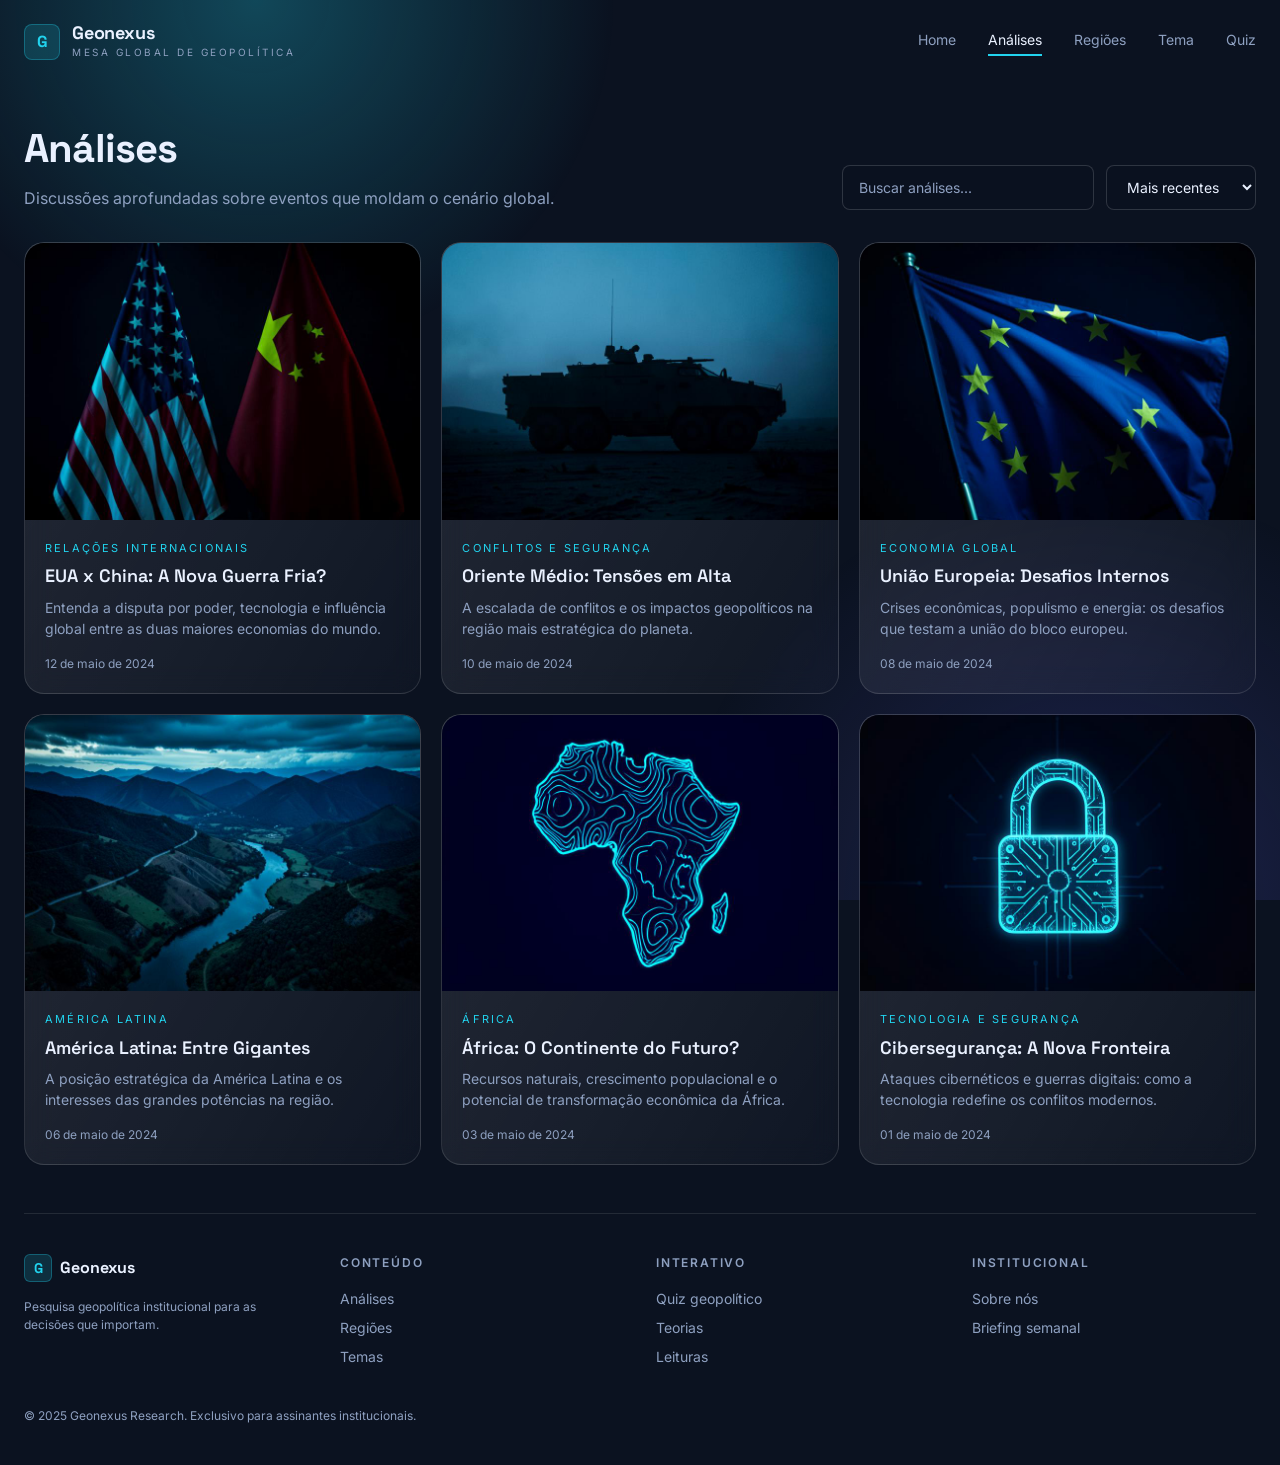
==== analises.html @ 73c1cc59 "Quase Pronto" ====
<!DOCTYPE html>
<html lang="pt-BR">
<head>
  <meta charset="UTF-8" />
  <meta name="viewport" content="width=device-width, initial-scale=1" />
  <title>Análises Geopolíticas — Geonexus</title>
  <meta name="description" content="Discussões aprofundadas sobre eventos que moldam o cenário global: EUA e China, Oriente Médio, União Europeia, África e cibersegurança." />
  <link rel="stylesheet" href="css/styles.css" />
</head>
<body data-page="analises">
  <div class="light-overlay"></div>

  <div class="page">
    <header class="site-header">
      <a class="brand-link" href="index.html">
        <div class="brand-mark">G</div>
        <div>
          <p class="brand-name">Geonexus</p>
          <p class="brand-tagline">Mesa Global de Geopolítica</p>
        </div>
      </a>
      <nav class="main-nav">
        <a href="index.html" data-page="home">Home</a>
        <a href="analises.html" data-page="analises">Análises</a>
        <a href="regioes.html" data-page="regioes">Regiões</a>
        <a href="tema.html" data-page="tema">Tema</a>
        <a href="quiz.html" data-page="quiz">Quiz</a>
      </nav>
    </header>

    <section class="section" style="padding-top:1.5rem;">
      <div class="filters-row">
        <div>
          <h1 class="hero-title" style="font-size:2.5rem;">Análises</h1>
          <p class="hero-text" style="font-size:1rem;">Discussões aprofundadas sobre eventos que moldam o cenário global.</p>
        </div>
        <div class="filters-controls">
          <input id="busca" type="search" class="field field--search" placeholder="Buscar análises..." />
          <select id="ordem" class="field">
            <option value="recentes">Mais recentes</option>
            <option value="antigas">Mais antigas</option>
          </select>
        </div>
      </div>

      <div id="lista" class="grid grid-3"></div>
      <p id="vazio" class="empty-state" style="display:none;"></p>
    </section>

    <footer class="site-footer">
      <div class="footer-grid">
        <div class="footer-col">
          <div class="footer-brand">
            <div class="brand-mark">G</div>
            <span>Geonexus</span>
          </div>
          <p class="lede">Pesquisa geopolítica institucional para as decisões que importam.</p>
        </div>
        <div class="footer-col">
          <h4>Conteúdo</h4>
          <ul>
            <li><a href="analises.html">Análises</a></li>
            <li><a href="regioes.html">Regiões</a></li>
            <li><a href="tema.html">Temas</a></li>
          </ul>
        </div>
        <div class="footer-col">
          <h4>Interativo</h4>
          <ul>
            <li><a href="quiz.html">Quiz geopolítico</a></li>
            <li><a href="index.html#teorias">Teorias</a></li>
            <li><a href="index.html#leituras">Leituras</a></li>
          </ul>
        </div>
        <div class="footer-col">
          <h4>Institucional</h4>
          <ul>
            <li><a href="index.html#sobre">Sobre nós</a></li>
            <li><a href="index.html#newsletter">Briefing semanal</a></li>
          </ul>
        </div>
      </div>
      <p class="footer-copy">© 2025 Geonexus Research. Exclusivo para assinantes institucionais.</p>
    </footer>
  </div>

  <script src="js/data.js"></script>
  <script src="js/main.js"></script>
  <script>
    const lista = document.getElementById("lista");
    const vazio = document.getElementById("vazio");
    const busca = document.getElementById("busca");
    const ordem = document.getElementById("ordem");

    function render() {
      const termo = busca.value.trim().toLowerCase();
      let filtradas = ANALISES.filter(
        (a) =>
          a.titulo.toLowerCase().includes(termo) ||
          a.categoria.toLowerCase().includes(termo) ||
          a.resumo.toLowerCase().includes(termo)
      );
      if (ordem.value === "antigas") filtradas = filtradas.slice().reverse();

      lista.innerHTML = filtradas.map(articleCardHTML).join("");
      vazio.style.display = filtradas.length === 0 ? "block" : "none";
      vazio.textContent = `Nenhuma análise encontrada para “${busca.value}”.`;
    }

    busca.addEventListener("input", render);
    ordem.addEventListener("change", render);
    render();
  </script>
</body>
</html>
---- css/styles.css ----
/* ==========================================================================
   Geonexus — Mesa Global de Geopolítica
   Folha de estilos principal (clone fiel do design em Lovable/React+Tailwind)
   ========================================================================== */

@import url("https://fonts.googleapis.com/css2?family=Space+Grotesk:wght@400;500;600;700&family=Inter:wght@400;500;600&display=swap");

:root {
  --brand: #0b1220;
  --surface: #101a2e;
  --cyan: #22d3ee;
  --cyan-rgb: 34, 211, 238;
  --ink-light: #eaf1ff;
  --ink-muted: #8ea0c0;
  --radius: 0.625rem;
  --radius-lg: 1rem;
  --radius-xl: 1.25rem;
  --radius-2xl: 1.5rem;
  --font-display: "Space Grotesk", ui-sans-serif, system-ui, sans-serif;
  --font-body: "Inter", ui-sans-serif, system-ui, sans-serif;
  --max-width: 80rem; /* max-w-7xl */
}

* {
  box-sizing: border-box;
}

html {
  scroll-behavior: smooth;
}

body {
  margin: 0;
  min-height: 100vh;
  background: var(--brand);
  color: var(--ink-light);
  font-family: var(--font-body);
  line-height: 1.5;
  position: relative;
  overflow-x: hidden;
}

img {
  max-width: 100%;
  display: block;
}

a {
  color: inherit;
  text-decoration: none;
}

button,
input,
select,
textarea {
  font-family: inherit;
  color: inherit;
}

/* Radial light wash behind every page, same as the .klight utility */
.light-overlay {
  pointer-events: none;
  position: fixed;
  inset: 0;
  z-index: 0;
  background:
    radial-gradient(600px circle at 20% 0%, rgba(34, 211, 238, 0.28), transparent 60%),
    radial-gradient(700px circle at 85% 100%, rgba(99, 102, 241, 0.22), transparent 60%);
}

.page {
  position: relative;
  z-index: 1;
  max-width: var(--max-width);
  margin: 0 auto;
  padding: 0 1.5rem;
}

/* ---------- Glassmorphism card ("kglass") ---------- */
.glass {
  background: linear-gradient(120deg, rgba(255, 255, 255, 0.1), rgba(255, 255, 255, 0.02));
  border: 1px solid rgba(255, 255, 255, 0.12);
  backdrop-filter: blur(14px);
  -webkit-backdrop-filter: blur(14px);
}

/* ---------- Header ---------- */
.site-header {
  display: flex;
  flex-wrap: wrap;
  align-items: center;
  justify-content: space-between;
  gap: 1rem;
  padding: 1.5rem 0;
}

.brand-link {
  display: flex;
  align-items: center;
  gap: 0.75rem;
}

.brand-mark {
  display: grid;
  place-items: center;
  width: 2.25rem;
  height: 2.25rem;
  border-radius: 0.5rem;
  border: 1px solid rgba(var(--cyan-rgb), 0.3);
  background: rgba(var(--cyan-rgb), 0.15);
  font-family: var(--font-display);
  font-weight: 700;
  color: var(--cyan);
  flex-shrink: 0;
}

.brand-name {
  font-family: var(--font-display);
  font-size: 1.125rem;
  font-weight: 700;
  letter-spacing: -0.01em;
  line-height: 1;
  margin: 0;
}

.brand-tagline {
  margin: 0.2rem 0 0;
  font-size: 10px;
  letter-spacing: 0.25em;
  text-transform: uppercase;
  color: var(--ink-muted);
}

.main-nav {
  display: flex;
  align-items: center;
  gap: 1.5rem;
  font-size: 0.875rem;
  color: var(--ink-muted);
  flex-wrap: wrap;
}

.main-nav a {
  padding-bottom: 0.25rem;
  border-bottom: 2px solid transparent;
  transition: color 0.2s ease, border-color 0.2s ease;
  white-space: nowrap;
}

.main-nav a:hover {
  color: var(--ink-light);
}

.main-nav a.active {
  color: var(--ink-light);
  border-bottom-color: var(--cyan);
}

@media (min-width: 768px) {
  .main-nav {
    gap: 2rem;
  }
}

/* ---------- Buttons ---------- */
.btn {
  display: inline-flex;
  align-items: center;
  justify-content: center;
  gap: 0.5rem;
  border: none;
  border-radius: 0.5rem;
  padding: 0.75rem 1.25rem;
  font-size: 0.875rem;
  font-weight: 600;
  cursor: pointer;
  transition: background-color 0.2s ease, transform 0.2s ease, box-shadow 0.2s ease;
  white-space: nowrap;
}

.btn-primary {
  background: var(--cyan);
  color: var(--brand);
}

.btn-primary:hover {
  background: rgba(var(--cyan-rgb), 0.9);
  transform: scale(1.06);
  box-shadow: 0 10px 30px -10px rgba(var(--cyan-rgb), 0.55);
}

.btn-primary:active {
  transform: scale(0.98);
}

.btn-ghost {
  background: transparent;
  border: 1px solid rgba(255, 255, 255, 0.15);
  color: var(--ink-light);
}

.btn-ghost:hover {
  border-color: rgba(var(--cyan-rgb), 0.5);
  transform: scale(1.05);
}

.btn-small {
  padding: 0.55rem 1rem;
  font-size: 0.8125rem;
}

/* Tab-style toggle buttons */
.tab-btn {
  border-radius: 0.5rem;
  padding: 0.6rem 1.1rem;
  font-size: 0.875rem;
  cursor: pointer;
  border: 1px solid transparent;
  transition: transform 0.2s ease, color 0.2s ease, background-color 0.2s ease;
  background: transparent;
}

.tab-btn:hover {
  transform: scale(1.04);
}

.tab-btn.is-active {
  background: var(--cyan);
  color: var(--brand);
  font-weight: 600;
}

.tab-btn:not(.is-active) {
  color: var(--ink-muted);
}

.tab-btn:not(.is-active):hover {
  color: var(--ink-light);
}

/* ---------- Hero ---------- */
.hero {
  padding: 1rem 0 2.5rem;
}

.hero-card {
  position: relative;
  overflow: hidden;
  border-radius: var(--radius-2xl);
}

.hero-card img {
  position: absolute;
  inset: 0;
  width: 100%;
  height: 100%;
  object-fit: cover;
  opacity: 0.45;
}

.hero-card.hero-card--muted img {
  opacity: 0.4;
}

.hero-content {
  position: relative;
  padding: 2rem;
}

@media (min-width: 768px) {
  .hero-content {
    padding: 3.5rem;
  }
  .hero-card--muted .hero-content {
    padding: 3rem;
  }
}

.badge {
  display: inline-block;
  border-radius: 999px;
  border: 1px solid rgba(var(--cyan-rgb), 0.25);
  background: rgba(var(--cyan-rgb), 0.1);
  padding: 0.25rem 0.75rem;
  font-size: 11px;
  font-weight: 500;
  letter-spacing: 0.2em;
  text-transform: uppercase;
  color: var(--cyan);
}

.hero-title {
  margin: 1.25rem 0 0;
  max-width: 42rem;
  font-family: var(--font-display);
  font-size: 2.5rem;
  font-weight: 700;
  line-height: 1.05;
  letter-spacing: -0.02em;
}

@media (min-width: 768px) {
  .hero-title {
    font-size: 3.75rem;
  }
}

.hero-text {
  margin: 1rem 0 0;
  max-width: 36rem;
  font-size: 1.125rem;
  color: var(--ink-muted);
}

/* ---------- Section headings ---------- */
.section {
  padding-bottom: 3rem;
}

.section-title {
  font-family: var(--font-display);
  font-size: 1.875rem;
  font-weight: 700;
  letter-spacing: -0.01em;
  margin: 0;
}

.section-title--accent {
  color: var(--cyan);
}

.section-lede {
  max-width: 48rem;
  color: var(--ink-muted);
  margin: 0.5rem 0 0;
}

.section-head-row {
  display: flex;
  align-items: flex-end;
  justify-content: space-between;
  gap: 1rem;
  margin-bottom: 1.5rem;
  flex-wrap: wrap;
}

.section-head-row p {
  margin: 0.25rem 0 0;
  font-size: 0.875rem;
  color: var(--ink-muted);
}

.link-accent {
  font-size: 0.875rem;
  font-weight: 500;
  color: var(--cyan);
  transition: opacity 0.2s ease;
}

.link-accent:hover {
  opacity: 0.8;
}

/* ---------- Grids ---------- */
.grid {
  display: grid;
  gap: 1.25rem;
}

.grid-3 {
  grid-template-columns: repeat(1, minmax(0, 1fr));
}

.grid-2 {
  grid-template-columns: repeat(1, minmax(0, 1fr));
}

.grid-4 {
  grid-template-columns: repeat(1, minmax(0, 1fr));
}

.grid-5 {
  grid-template-columns: repeat(1, minmax(0, 1fr));
}

@media (min-width: 640px) {
  .grid-2 { grid-template-columns: repeat(2, minmax(0, 1fr)); }
  .grid-4 { grid-template-columns: repeat(2, minmax(0, 1fr)); }
  .grid-5 { grid-template-columns: repeat(2, minmax(0, 1fr)); }
}

@media (min-width: 768px) {
  .grid-3 { grid-template-columns: repeat(3, minmax(0, 1fr)); }
}

@media (min-width: 1024px) {
  .grid-4 { grid-template-columns: repeat(4, minmax(0, 1fr)); }
  .grid-5 { grid-template-columns: repeat(5, minmax(0, 1fr)); }
}

/* ---------- Cards: pilares / teorias ---------- */
.card {
  border-radius: var(--radius-xl);
  padding: 1.5rem;
}

.card h3 {
  font-family: var(--font-display);
  font-size: 1.125rem;
  font-weight: 600;
  color: var(--cyan);
  margin: 0;
}

.card p {
  margin: 0.75rem 0 0;
  font-size: 0.875rem;
  color: var(--ink-muted);
}

/* ---------- Article cards (análises) ---------- */
.article-card {
  border-radius: var(--radius-xl);
  overflow: hidden;
  display: flex;
  flex-direction: column;
  transition: border-color 0.25s ease, transform 0.25s ease, box-shadow 0.25s ease;
  text-decoration: none;
}

.article-card:hover {
  border-color: rgba(var(--cyan-rgb), 0.4);
  transform: translateY(-6px);
  box-shadow: 0 20px 40px -20px rgba(0, 0, 0, 0.5);
}

.article-card__media {
  aspect-ratio: 10 / 7;
  width: 100%;
  overflow: hidden;
}

.article-card__media img {
  width: 100%;
  height: 100%;
  object-fit: cover;
  transition: transform 0.4s ease;
}

.article-card:hover .article-card__media img {
  transform: scale(1.08);
}

.article-card__body {
  padding: 1.25rem;
}

.article-card__cat {
  margin: 0;
  font-size: 11px;
  letter-spacing: 0.2em;
  text-transform: uppercase;
  color: var(--cyan);
}

.article-card__title {
  margin: 0.5rem 0 0;
  font-family: var(--font-display);
  font-size: 1.125rem;
  line-height: 1.35;
  font-weight: 600;
  transition: color 0.2s ease;
}

.article-card:hover .article-card__title {
  color: var(--cyan);
}

.article-card__summary {
  margin: 0.5rem 0 0;
  font-size: 0.875rem;
  color: var(--ink-muted);
}

.article-card__date {
  margin: 1rem 0 0;
  font-size: 0.75rem;
  color: var(--ink-muted);
}

/* ---------- Region cards ---------- */
.region-card {
  border-radius: var(--radius-xl);
  padding: 1.5rem;
  display: flex;
  flex-direction: column;
  transition: border-color 0.25s ease, transform 0.25s ease, box-shadow 0.25s ease;
}

.region-card:hover {
  border-color: rgba(var(--cyan-rgb), 0.4);
  transform: translateY(-6px);
  box-shadow: 0 20px 40px -20px rgba(0, 0, 0, 0.5);
}

.region-card h2 {
  font-family: var(--font-display);
  font-size: 1.25rem;
  font-weight: 700;
  color: var(--cyan);
  margin: 0;
}

.region-card p {
  flex: 1;
  margin: 0.75rem 0 0;
  font-size: 0.875rem;
  color: var(--ink-muted);
}

.region-card__foot {
  margin-top: 1.25rem;
  display: flex;
  align-items: center;
  justify-content: space-between;
  gap: 0.75rem;
}

.region-card__foot span {
  font-size: 0.75rem;
  color: var(--ink-muted);
}

/* ---------- Team / leituras ---------- */
.team-card {
  border-radius: var(--radius-xl);
  padding: 1.25rem;
  text-align: center;
  transition: transform 0.2s ease;
}

.team-card:hover {
  transform: translateY(-4px);
}

.avatar {
  margin: 0 auto;
  display: grid;
  place-items: center;
  width: 3.5rem;
  height: 3.5rem;
  border-radius: 999px;
  border: 1px solid rgba(var(--cyan-rgb), 0.3);
  background: rgba(var(--cyan-rgb), 0.1);
  font-family: var(--font-display);
  font-weight: 700;
  color: var(--cyan);
}

.team-card .name {
  margin: 0.75rem 0 0;
  font-family: var(--font-display);
  font-size: 0.875rem;
  font-weight: 600;
}

.team-card .role {
  margin: 0.15rem 0 0;
  font-size: 0.75rem;
  color: var(--ink-muted);
}

.reading-card {
  border-radius: var(--radius-xl);
  padding: 1.25rem;
  display: flex;
  align-items: center;
  gap: 1rem;
}

.reading-card .avatar {
  border-radius: 0.5rem;
  width: 3.5rem;
  height: 3.5rem;
  font-size: 1.125rem;
  flex-shrink: 0;
}

.reading-card .title {
  margin: 0;
  font-family: var(--font-display);
  font-weight: 600;
}

.reading-card .author {
  margin: 0.15rem 0 0;
  font-size: 0.75rem;
  color: var(--ink-muted);
}

.reading-card .note {
  margin: 0.25rem 0 0;
  font-size: 0.875rem;
  color: var(--ink-muted);
}

/* ---------- Stats ---------- */
.stat-card {
  border-radius: var(--radius-xl);
  padding: 1.5rem;
}

.stat-card .label {
  margin: 0;
  font-size: 0.75rem;
  color: var(--ink-muted);
}

.stat-card .value {
  margin: 0.5rem 0 0;
  font-family: var(--font-display);
  font-size: 2.25rem;
  font-weight: 700;
}

.stat-card .value--accent {
  color: var(--cyan);
}

.stat-card .delta {
  margin: 0.25rem 0 0;
  font-size: 0.75rem;
  font-weight: 500;
  color: var(--ink-muted);
}

.stat-card .delta--up {
  color: var(--cyan);
}

/* ---------- Newsletter ---------- */
.newsletter {
  border-radius: var(--radius-2xl);
  padding: 2rem;
  position: relative;
  overflow: hidden;
  transform: skewX(-1deg);
}

@media (min-width: 768px) {
  .newsletter {
    padding: 2.5rem;
  }
}

.newsletter-inner {
  display: grid;
  gap: 1.5rem;
  align-items: center;
  transform: skewX(1deg);
}

@media (min-width: 768px) {
  .newsletter-inner {
    grid-template-columns: repeat(2, minmax(0, 1fr));
  }
}

.newsletter-eyebrow {
  margin: 0;
  font-size: 11px;
  letter-spacing: 0.2em;
  text-transform: uppercase;
  color: var(--cyan);
}

.newsletter h2 {
  margin: 0.75rem 0 0;
  font-family: var(--font-display);
  font-size: 1.875rem;
  font-weight: 700;
  letter-spacing: -0.01em;
}

.newsletter p.desc {
  margin: 0.75rem 0 0;
  max-width: 28rem;
  color: var(--ink-muted);
}

.newsletter-form {
  display: flex;
  flex-direction: column;
  gap: 0.75rem;
}

@media (min-width: 640px) {
  .newsletter-form {
    flex-direction: row;
  }
}

/* ---------- Form fields ---------- */
.field {
  flex: 1;
  border-radius: 0.5rem;
  border: 1px solid rgba(255, 255, 255, 0.15);
  background: rgba(11, 18, 32, 0.6);
  padding: 0.75rem 1rem;
  font-size: 0.875rem;
  outline: none;
  transition: border-color 0.2s ease;
}

.field::placeholder {
  color: var(--ink-muted);
}

.field:focus {
  border-color: rgba(var(--cyan-rgb), 0.6);
}

/* ---------- Footer ---------- */
.site-footer {
  border-top: 1px solid rgba(255, 255, 255, 0.1);
  padding: 2.5rem 0;
}

.footer-grid {
  display: grid;
  gap: 2rem;
  grid-template-columns: 1fr;
}

@media (min-width: 768px) {
  .footer-grid {
    grid-template-columns: repeat(4, minmax(0, 1fr));
  }
}

.footer-brand {
  display: flex;
  align-items: center;
  gap: 0.5rem;
}

.footer-brand .brand-mark {
  width: 1.75rem;
  height: 1.75rem;
  font-size: 0.875rem;
  border-radius: 0.375rem;
}

.footer-brand span {
  font-family: var(--font-display);
  font-weight: 700;
}

.footer-col p.lede {
  margin-top: 1rem;
  max-width: 16rem;
  font-size: 0.75rem;
  color: var(--ink-muted);
}

.footer-col h4 {
  margin: 0;
  font-size: 0.75rem;
  font-weight: 600;
  letter-spacing: 0.15em;
  text-transform: uppercase;
  color: var(--ink-muted);
}

.footer-col ul {
  list-style: none;
  margin: 1rem 0 0;
  padding: 0;
  display: flex;
  flex-direction: column;
  gap: 0.5rem;
  font-size: 0.875rem;
  color: var(--ink-muted);
}

.footer-col ul a {
  transition: color 0.2s ease;
}

.footer-col ul a:hover {
  color: var(--ink-light);
}

.footer-copy {
  margin: 2.5rem 0 0;
  font-size: 0.75rem;
  color: var(--ink-muted);
}

/* ---------- Analises: filtros ---------- */
.filters-row {
  display: flex;
  flex-direction: column;
  gap: 1.5rem;
  margin-bottom: 2rem;
}

@media (min-width: 768px) {
  .filters-row {
    flex-direction: row;
    align-items: flex-end;
    justify-content: space-between;
  }
}

.filters-controls {
  display: flex;
  flex-direction: column;
  gap: 0.75rem;
}

@media (min-width: 640px) {
  .filters-controls {
    flex-direction: row;
  }
}

.filters-controls .field {
  width: 100%;
}

@media (min-width: 640px) {
  .filters-controls .field--search {
    width: 16rem;
  }
}

.empty-state {
  margin-top: 2.5rem;
  font-size: 0.875rem;
  color: var(--ink-muted);
}

/* ---------- Regiao detalhe ---------- */
.back-link {
  font-size: 0.875rem;
  color: var(--cyan);
  transition: opacity 0.2s ease;
  display: inline-block;
}

.back-link:hover {
  opacity: 0.8;
}

.detail-hero {
  margin-top: 1.25rem;
}

.detail-hero .hero-content {
  display: grid;
  gap: 2rem;
}

@media (min-width: 768px) {
  .detail-hero .hero-content {
    grid-template-columns: repeat(2, minmax(0, 1fr));
  }
}

.detail-hero h1 {
  margin: 0;
  font-family: var(--font-display);
  font-size: 2.5rem;
  font-weight: 700;
  color: var(--cyan);
  letter-spacing: -0.01em;
}

@media (min-width: 768px) {
  .detail-hero h1 {
    font-size: 3rem;
  }
}

.detail-hero .descricao {
  margin: 1rem 0 0;
  color: var(--ink-muted);
}

.stats-mini {
  display: grid;
  grid-template-columns: repeat(2, minmax(0, 1fr));
  gap: 1rem;
  align-self: start;
}

.stat-mini {
  border-radius: var(--radius-xl);
  border: 1px solid rgba(255, 255, 255, 0.12);
  background: rgba(16, 26, 46, 0.5);
  padding: 1rem;
}

.stat-mini .label {
  margin: 0;
  font-size: 10px;
  letter-spacing: 0.2em;
  text-transform: uppercase;
  color: var(--ink-muted);
}

.stat-mini .value {
  margin: 0.5rem 0 0;
  font-family: var(--font-display);
  font-size: 1.25rem;
  font-weight: 700;
}

.subsection-title {
  margin: 3rem 0 0;
  font-family: var(--font-display);
  font-size: 1.5rem;
  font-weight: 700;
  letter-spacing: -0.01em;
}

.highlight-card {
  border-radius: var(--radius-xl);
  padding: 1.25rem;
}

.highlight-card p.label {
  margin: 0;
  font-size: 11px;
  letter-spacing: 0.2em;
  text-transform: uppercase;
  color: var(--cyan);
}

.highlight-card p.text {
  margin: 0.75rem 0 0;
  font-size: 0.875rem;
  color: var(--ink-muted);
}

/* ---------- Tema page ---------- */
.tema-layout {
  display: grid;
  gap: 1.5rem;
  margin-top: 2rem;
}

@media (min-width: 1024px) {
  .tema-layout {
    grid-template-columns: repeat(12, minmax(0, 1fr));
  }
  .tema-nav {
    grid-column: span 4 / span 4;
  }
  .tema-content {
    grid-column: span 8 / span 8;
  }
}

.tema-nav {
  display: flex;
  flex-direction: column;
  gap: 0.5rem;
}

.tema-nav .tab-btn {
  text-align: left;
  padding: 0.75rem 1rem;
}

.tema-panel {
  border-radius: var(--radius-2xl);
  padding: 1.5rem;
  display: grid;
  gap: 1.5rem;
}

@media (min-width: 768px) {
  .tema-panel {
    grid-template-columns: repeat(2, minmax(0, 1fr));
  }
}

.tema-panel img {
  width: 100%;
  height: 100%;
  min-height: 13rem;
  border-radius: var(--radius-xl);
  object-fit: cover;
}

.tema-panel h2 {
  margin: 0;
  font-family: var(--font-display);
  font-size: 1.5rem;
  font-weight: 700;
  color: var(--cyan);
}

.tema-panel p {
  margin: 0.75rem 0 0;
  font-size: 0.875rem;
  color: var(--ink-muted);
}

.tema-articles-title {
  margin: 2.5rem 0 0;
  font-family: var(--font-display);
  font-size: 1.125rem;
  font-weight: 600;
  color: var(--cyan);
}

.article-mini {
  border-radius: var(--radius-xl);
  padding: 1.25rem;
}

.article-mini p.title {
  margin: 0;
  font-family: var(--font-display);
  font-size: 1rem;
  font-weight: 600;
  color: var(--cyan);
}

.article-mini p.summary {
  margin: 0.5rem 0 0;
  font-size: 0.875rem;
  color: var(--ink-muted);
}

.article-mini p.date {
  margin: 1rem 0 0;
  font-size: 0.75rem;
  color: var(--ink-muted);
}

/* ---------- Quiz ---------- */
.quiz-card {
  margin-top: 2rem;
  max-width: 48rem;
  border-radius: var(--radius-2xl);
  padding: 1.75rem;
}

@media (min-width: 768px) {
  .quiz-card {
    padding: 2.5rem;
  }
}

.quiz-progress-row {
  display: flex;
  align-items: center;
  justify-content: space-between;
  font-size: 0.75rem;
  color: var(--ink-muted);
}

.quiz-progress-track {
  margin-top: 0.75rem;
  height: 4px;
  width: 100%;
  overflow: hidden;
  border-radius: 999px;
  background: rgba(255, 255, 255, 0.1);
}

.quiz-progress-fill {
  height: 100%;
  background: var(--cyan);
  transition: width 0.3s ease;
}

.quiz-question {
  margin: 1.5rem 0 0;
  font-family: var(--font-display);
  font-size: 1.5rem;
  font-weight: 700;
  line-height: 1.3;
}

.quiz-options {
  margin-top: 1.5rem;
  display: grid;
  gap: 0.75rem;
}

.quiz-option {
  border-radius: 0.5rem;
  border: 1px solid rgba(255, 255, 255, 0.15);
  background: rgba(16, 26, 46, 0.5);
  padding: 0.75rem 1rem;
  text-align: left;
  font-size: 0.875rem;
  cursor: pointer;
  transition: border-color 0.2s ease, transform 0.15s ease, background-color 0.2s ease;
}

.quiz-option:hover:not(:disabled) {
  border-color: rgba(var(--cyan-rgb), 0.5);
  transform: scale(1.015);
}

.quiz-option:disabled {
  cursor: default;
}

.quiz-option.is-correct {
  border-color: var(--cyan);
  background: rgba(var(--cyan-rgb), 0.15);
}

.quiz-option.is-wrong {
  border-color: rgba(248, 113, 113, 0.6);
  background: rgba(248, 113, 113, 0.1);
}

.quiz-option.is-dim {
  border-color: rgba(255, 255, 255, 0.1);
  background: rgba(16, 26, 46, 0.4);
}

.quiz-explain {
  margin-top: 1.5rem;
}

.quiz-explain p {
  margin: 0;
  font-size: 0.875rem;
  color: var(--ink-muted);
}

.quiz-result .label {
  margin: 0;
  font-size: 11px;
  letter-spacing: 0.2em;
  text-transform: uppercase;
  color: var(--cyan);
}

.quiz-result .score {
  margin: 1rem 0 0;
  font-family: var(--font-display);
  font-size: 3rem;
  font-weight: 700;
  color: var(--cyan);
}

.quiz-result .message {
  margin: 0.75rem 0 0;
  color: var(--ink-muted);
}

/* ---------- Utilities ---------- */
.mt-lg {
  margin-top: 1.5rem;
}

.hidden-sm {
  display: none;
}

@media (min-width: 640px) {
  .hidden-sm {
    display: inline;
  }
}

.text-center {
  text-align: center;
}
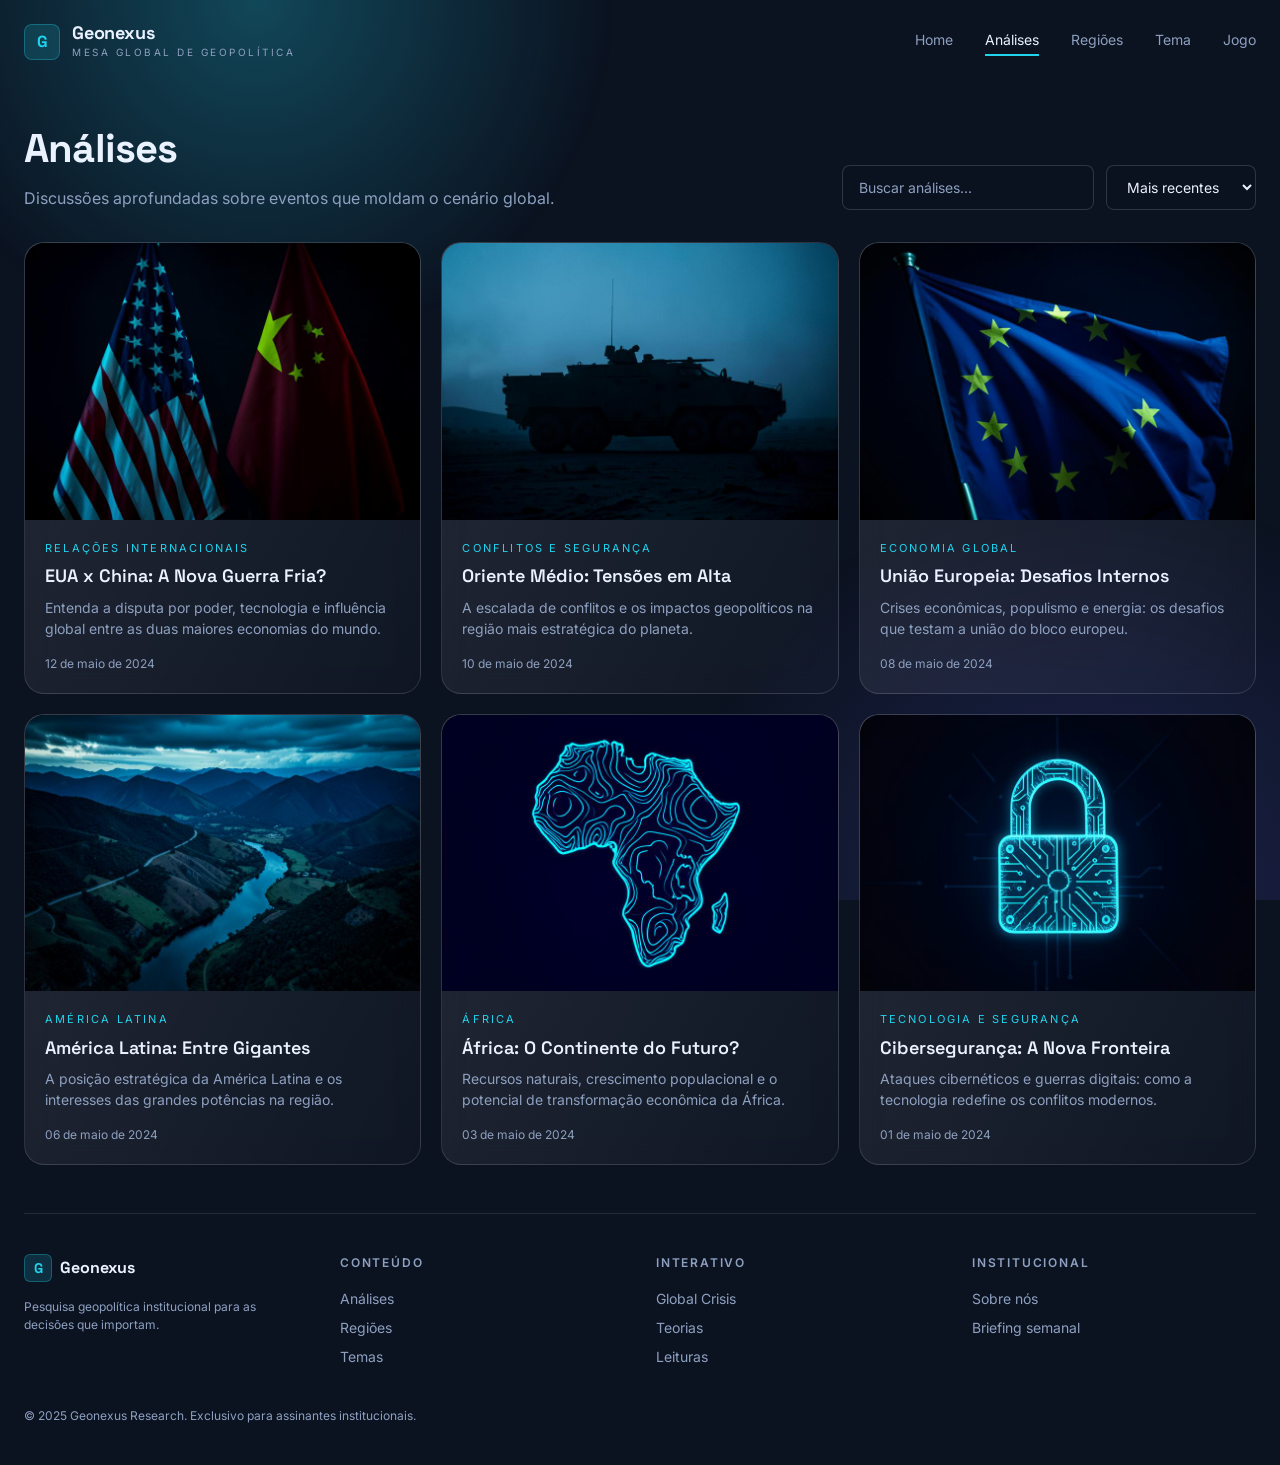
==== commit 5300c9f8: "Adiciona jogo GEONEXUS: GLOBAL CRISIS e remove o quiz Novo jogo de decisoes geopoliticas em jogo/, r" ====
--- a/analises.html
+++ b/analises.html
@@ -24,7 +24,7 @@
         <a href="analises.html" data-page="analises">Análises</a>
         <a href="regioes.html" data-page="regioes">Regiões</a>
         <a href="tema.html" data-page="tema">Tema</a>
-        <a href="quiz.html" data-page="quiz">Quiz</a>
+        <a href="jogo/index.html" data-page="jogo">Jogo</a>
       </nav>
     </header>
 
@@ -67,7 +67,7 @@
         <div class="footer-col">
           <h4>Interativo</h4>
           <ul>
-            <li><a href="quiz.html">Quiz geopolítico</a></li>
+            <li><a href="jogo/index.html">Global Crisis</a></li>
             <li><a href="index.html#teorias">Teorias</a></li>
             <li><a href="index.html#leituras">Leituras</a></li>
           </ul>
--- a/css/styles.css
+++ b/css/styles.css
@@ -556,6 +556,21 @@
   font-family: var(--font-display);
   font-weight: 700;
   color: var(--cyan);
+  overflow: hidden;
+}
+
+.team-card .avatar--photo {
+  width: 5.5rem;
+  height: 5.5rem;
+}
+
+.avatar--photo img {
+  width: 100%;
+  height: 100%;
+  object-fit: cover;
+  object-position: center top;
+  border-radius: inherit;
+  image-rendering: -webkit-optimize-contrast;
 }
 
 .team-card .name {
@@ -585,6 +600,18 @@
   height: 3.5rem;
   font-size: 1.125rem;
   flex-shrink: 0;
+}
+
+.reading-card .avatar--icon {
+  padding: 0.6rem;
+}
+
+.reading-card .avatar--icon img {
+  width: 100%;
+  height: 100%;
+  object-fit: contain;
+  /* Recolor the source icons (gold) to the site's cyan accent tone */
+  filter: hue-rotate(140deg) saturate(1.6) brightness(1.1);
 }
 
 .reading-card .title {
@@ -1023,6 +1050,14 @@
   padding: 1.25rem;
 }
 
+.article-mini img {
+  width: 100%;
+  height: 9rem;
+  object-fit: cover;
+  border-radius: var(--radius-lg);
+  margin-bottom: 1rem;
+}
+
 .article-mini p.title {
   margin: 0;
   font-family: var(--font-display);
